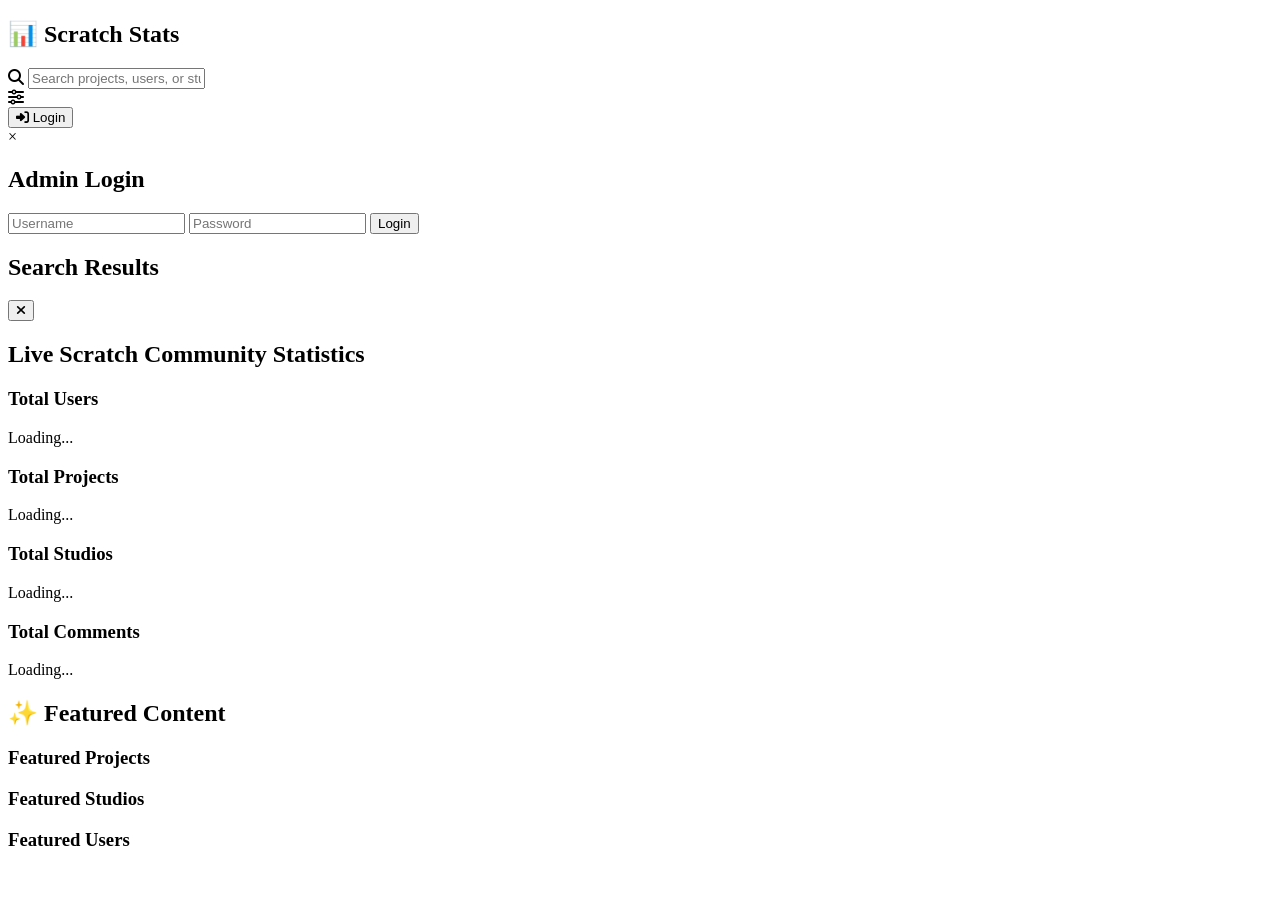
==== index.html @ 184eb09e "Update title and enhance navigation structure" ====
<!DOCTYPE html>
<html lang="en">
<head>
    <meta charset="UTF-8">
    <meta name="viewport" content="width=device-width, initial-scale=1.0">
    <meta name="google-site-verification" content="i0I6e6O3z9TJXkasg6pHVIOikbaQTwv7cB6jdMHUvQs" />
    <title>Scratch Statistics Dashboard</title>
    <link rel="stylesheet" href="https://cdnjs.cloudflare.com/ajax/libs/font-awesome/6.4.0/css/all.min.css">
    <link rel="stylesheet" href="styles.css">
</head>
<body>
    <nav class="navbar">
        <div class="nav-container">
            <h1 class="logo">📊 Scratch Stats</h1>
            
            <div class="search-wrapper">
                <div class="search-box-container">
                    <div class="search-input-group">
                        <i class="fas fa-search search-icon"></i>
                        <input 
                            type="text" 
                            id="searchInput" 
                            class="search-input" 
                            placeholder="Search projects, users, or studios..."
                            autocomplete="off"
                        >
                        <div class="search-filter-toggle">
                            <i class="fas fa-sliders-h"></i>
                        </div>
                    </div>
                    <div id="searchSuggestions" class="search-suggestions" style="display:none;"></div>
                </div>
                <div class="search-filters" style="display:none;">
                    <label class="filter-option">
                        <input type="radio" name="searchType" value="all" checked> All
                    </label>
                    <label class="filter-option">
                        <input type="radio" name="searchType" value="projects"> Projects
                    </label>
                    <label class="filter-option">
                        <input type="radio" name="searchType" value="users"> Users
                    </label>
                    <label class="filter-option">
                        <input type="radio" name="searchType" value="studios"> Studios
                    </label>
                </div>
            </div>
            
            <div class="nav-buttons">
                <button id="loginBtn" class="btn btn-login">
                    <i class="fas fa-sign-in-alt"></i> Login
                </button>
                <button id="logoutBtn" class="btn btn-logout" style="display:none;">
                    <i class="fas fa-sign-out-alt"></i> Logout
                </button>
            </div>
        </div>
    </nav>

    <!-- Login Modal -->
    <div id="loginModal" class="modal">
        <div class="modal-content">
            <span class="close">&times;</span>
            <h2>Admin Login</h2>
            <form id="loginForm">
                <input type="text" id="username" placeholder="Username" required>
                <input type="password" id="password" placeholder="Password" required>
                <button type="submit" class="btn btn-primary">Login</button>
            </form>
            <p id="loginError" class="error"></p>
        </div>
    </div>

    <!-- Search Results Modal -->
    <div id="searchModal" class="modal search-modal">
        <div class="modal-content search-modal-content">
            <div class="search-modal-header">
                <h2>Search Results</h2>
                <button class="close-btn" onclick="closeSearchModal()">
                    <i class="fas fa-times"></i>
                </button>
            </div>
            <div id="searchResults" class="search-results"></div>
        </div>
    </div>

    <!-- Main Dashboard -->
    <div class="container">
        <!-- Public Stats Section -->
        <section id="publicStats" class="stats-section">
            <h2>Live Scratch Community Statistics</h2>
            <div class="stats-grid">
                <div class="stat-card">
                    <h3>Total Users</h3>
                    <p class="stat-value" id="totalUsers">Loading...</p>
                </div>
                <div class="stat-card">
                    <h3>Total Projects</h3>
                    <p class="stat-value" id="totalProjects">Loading...</p>
                </div>
                <div class="stat-card">
                    <h3>Total Studios</h3>
                    <p class="stat-value" id="totalStudios">Loading...</p>
                </div>
                <div class="stat-card">
                    <h3>Total Comments</h3>
                    <p class="stat-value" id="totalComments">Loading...</p>
                </div>
            </div>
        </section>

        <!-- Featured Content Section -->
        <section class="featured-section">
            <h2>✨ Featured Content</h2>
            
            <div class="featured-subsection">
                <h3>Featured Projects</h3>
                <div id="featuredProjects" class="featured-grid"></div>
            </div>

            <div class="featured-subsection">
                <h3>Featured Studios</h3>
                <div id="featuredStudios" class="featured-grid"></div>
            </div>

            <div class="featured-subsection">
                <h3>Featured Users</h3>
                <div id="featuredUsers" class="featured-grid"></div>
            </div>
        </section>

        <!-- Admin Panel -->
        <section id="adminPanel" class="admin-panel" style="display:none;">
            <h2>👨‍💻 Admin Control Panel</h2>
            <p class="admin-badge">✅ <strong>Verified Developer</strong></p>
            
            <div class="admin-tabs">
                <button class="tab-btn active" data-tab="verify">Verify Users</button>
                <button class="tab-btn" data-tab="feature">Feature Content</button>
                <button class="tab-btn" data-tab="manage">Manage Featured</button>
            </div>

            <!-- Verify Users Tab -->
            <div id="verify" class="tab-content active">
                <h3>Verify Users</h3>
                <div class="form-group">
                    <input type="text" id="verifyUsername" placeholder="Enter username to verify">
                    <button class="btn btn-primary" onclick="verifyUser()">Verify User</button>
                </div>
                <div id="verifiedUsersList" class="list"></div>
            </div>

            <!-- Feature Content Tab -->
            <div id="feature" class="tab-content">
                <h3>Feature Content</h3>
                
                <div class="feature-form">
                    <h4>Feature a Project</h4>
                    <input type="text" id="projectId" placeholder="Project ID or URL">
                    <input type="text" id="projectTitle" placeholder="Project Title">
                    <button class="btn btn-primary" onclick="featureProject()">Feature Project</button>
                </div>

                <div class="feature-form">
                    <h4>Feature a Studio</h4>
                    <input type="text" id="studioId" placeholder="Studio ID or URL">
                    <input type="text" id="studioTitle" placeholder="Studio Title">
                    <button class="btn btn-primary" onclick="featureStudio()">Feature Studio</button>
                </div>

                <div class="feature-form">
                    <h4>Feature a User</h4>
                    <input type="text" id="userId" placeholder="Username">
                    <button class="btn btn-primary" onclick="featureUser()">Feature User</button>
                </div>
            </div>

            <!-- Manage Featured Tab -->
            <div id="manage" class="tab-content">
                <h3>Manage Featured Content</h3>
                
                <div class="manage-section">
                    <h4>Featured Projects</h4>
                    <div id="manageFeaturedProjects" class="manage-list"></div>
                </div>

                <div class="manage-section">
                    <h4>Featured Studios</h4>
                    <div id="manageFeaturedStudios" class="manage-list"></div>
                </div>

                <div class="manage-section">
                    <h4>Featured Users</h4>
                    <div id="manageFeaturedUsers" class="manage-list"></div>
                </div>
            </div>
        </section>
    </div>

    <script src="auth.js"></script>
    <script src="script.js"></script>
</body>
</html>
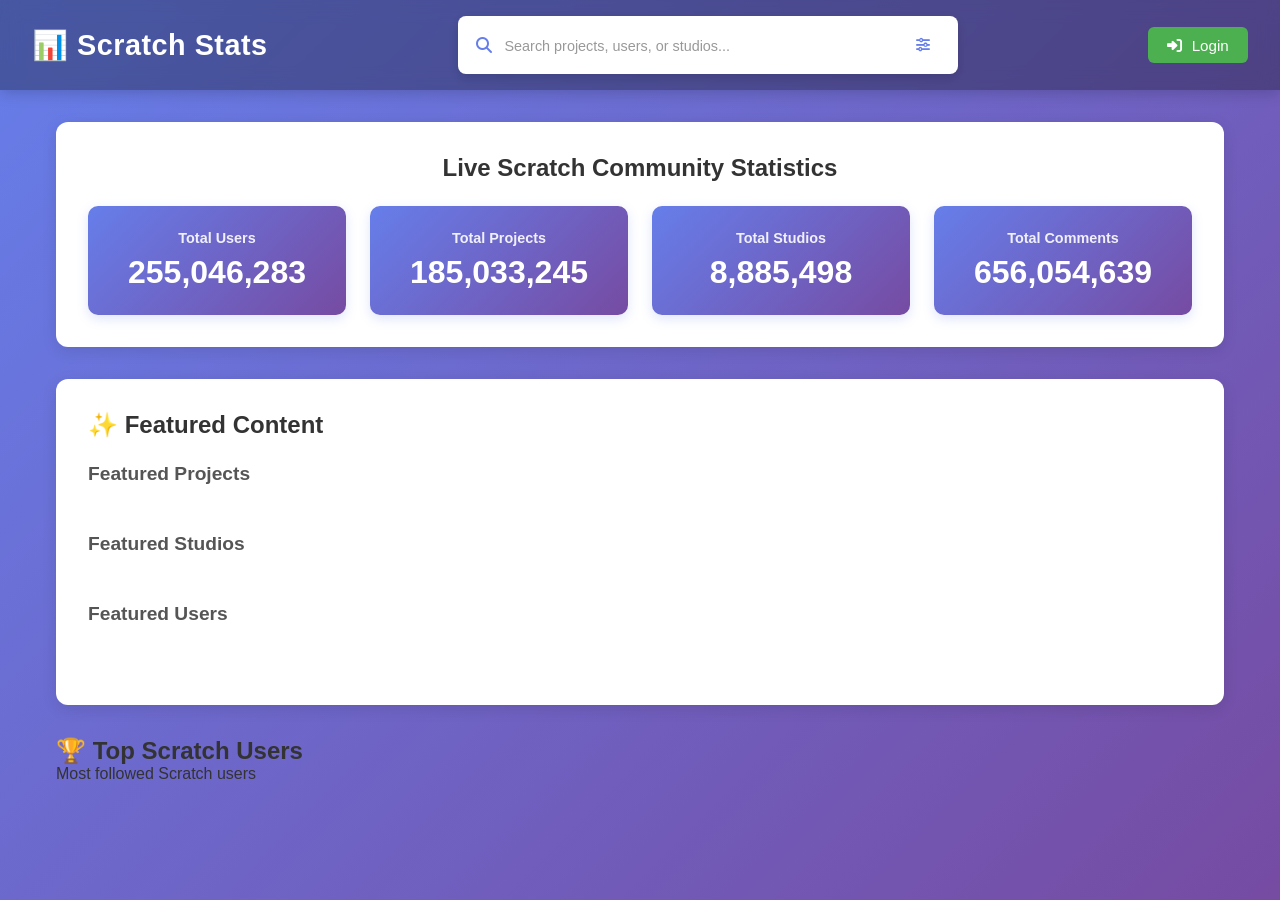
==== commit 21e0a7a0: "Add leaderboard section to index.html Added a leaderboard section to display top Scratch users." ====
--- a/index.html
+++ b/index.html
@@ -129,6 +129,17 @@
             </div>
         </section>
 
+        <!-- Leaderboard Section -->
+<section class="leaderboard-section">
+    <h2>🏆 Top Scratch Users</h2>
+    <p class="leaderboard-description">Most followed Scratch users</p>
+
+    <div id="leaderboardList" class="leaderboard-grid">
+        <!-- Filled by script.js -->
+    </div>
+</section>
+
+
         <!-- Admin Panel -->
         <section id="adminPanel" class="admin-panel" style="display:none;">
             <h2>👨‍💻 Admin Control Panel</h2>
--- a/styles.css
+++ b/styles.css
@@ -0,0 +1,766 @@
+* {
+    margin: 0;
+    padding: 0;
+    box-sizing: border-box;
+}
+
+body {
+    font-family: 'Segoe UI', Tahoma, Geneva, Verdana, sans-serif;
+    background: linear-gradient(135deg, #667eea 0%, #764ba2 100%);
+    color: #333;
+    min-height: 100vh;
+}
+
+.navbar {
+    background: rgba(0, 0, 0, 0.3);
+    padding: 1rem 0;
+    box-shadow: 0 2px 15px rgba(0, 0, 0, 0.2);
+    position: sticky;
+    top: 0;
+    z-index: 100;
+    backdrop-filter: blur(10px);
+}
+
+.nav-container {
+    max-width: 1400px;
+    margin: 0 auto;
+    display: flex;
+    justify-content: space-between;
+    align-items: center;
+    padding: 0 2rem;
+    gap: 2rem;
+}
+
+.logo {
+    color: white;
+    font-size: 1.8rem;
+    font-weight: bold;
+    min-width: fit-content;
+    letter-spacing: 0.5px;
+}
+
+/* Professional Search Bar */
+.search-wrapper {
+    display: flex;
+    flex: 1;
+    max-width: 500px;
+    position: relative;
+}
+
+.search-box-container {
+    width: 100%;
+    position: relative;
+}
+
+.search-input-group {
+    display: flex;
+    align-items: center;
+    background: white;
+    border-radius: 8px;
+    padding: 0.8rem 1rem;
+    box-shadow: 0 4px 12px rgba(0, 0, 0, 0.15);
+    transition: all 0.3s ease;
+    border: 2px solid transparent;
+}
+
+.search-input-group:focus-within {
+    box-shadow: 0 6px 20px rgba(102, 126, 234, 0.3);
+    border-color: #667eea;
+}
+
+.search-icon {
+    color: #667eea;
+    margin-right: 0.8rem;
+    font-size: 1rem;
+}
+
+.search-input {
+    flex: 1;
+    border: none;
+    outline: none;
+    font-size: 0.95rem;
+    color: #333;
+    background: transparent;
+    width: 100%;
+}
+
+.search-input::placeholder {
+    color: #999;
+    font-size: 0.9rem;
+}
+
+.search-filter-toggle {
+    cursor: pointer;
+    color: #667eea;
+    margin-left: 0.8rem;
+    font-size: 0.9rem;
+    padding: 0.4rem 0.6rem;
+    border-radius: 4px;
+    transition: all 0.3s ease;
+}
+
+.search-filter-toggle:hover {
+    background: rgba(102, 126, 234, 0.1);
+    color: #5568d3;
+}
+
+/* Search Suggestions Dropdown */
+.search-suggestions {
+    position: absolute;
+    top: calc(100% + 0.5rem);
+    left: 0;
+    right: 0;
+    background: white;
+    border-radius: 8px;
+    box-shadow: 0 6px 20px rgba(0, 0, 0, 0.15);
+    max-height: 300px;
+    overflow-y: auto;
+    z-index: 1001;
+    animation: slideDown 0.2s ease;
+}
+
+@keyframes slideDown {
+    from {
+        opacity: 0;
+        transform: translateY(-10px);
+    }
+    to {
+        opacity: 1;
+        transform: translateY(0);
+    }
+}
+
+.suggestion-item {
+    padding: 0.8rem 1rem;
+    border-bottom: 1px solid #f0f0f0;
+    cursor: pointer;
+    transition: all 0.2s ease;
+}
+
+.suggestion-item:hover {
+    background: #f9f9f9;
+    padding-left: 1.2rem;
+}
+
+/* Search Filters */
+.search-filters {
+    position: absolute;
+    top: calc(100% + 0.5rem);
+    right: 0;
+    background: white;
+    border-radius: 8px;
+    padding: 0.8rem;
+    box-shadow: 0 6px 20px rgba(0, 0, 0, 0.15);
+    z-index: 1001;
+    display: flex;
+    flex-direction: column;
+    gap: 0.5rem;
+    animation: slideDown 0.2s ease;
+}
+
+.filter-option {
+    display: flex;
+    align-items: center;
+    padding: 0.5rem 0.8rem;
+    cursor: pointer;
+    border-radius: 4px;
+    transition: all 0.2s ease;
+    font-size: 0.9rem;
+    color: #333;
+}
+
+.filter-option:hover {
+    background: #f9f9f9;
+}
+
+.filter-option input {
+    cursor: pointer;
+    margin-right: 0.6rem;
+    accent-color: #667eea;
+}
+
+.nav-buttons {
+    display: flex;
+    gap: 1rem;
+    min-width: fit-content;
+}
+
+.btn {
+    padding: 0.6rem 1.2rem;
+    border: none;
+    border-radius: 6px;
+    cursor: pointer;
+    font-size: 0.95rem;
+    transition: all 0.3s ease;
+    display: flex;
+    align-items: center;
+    gap: 0.6rem;
+    font-weight: 500;
+}
+
+.btn-login {
+    background: #4CAF50;
+    color: white;
+}
+
+.btn-login:hover {
+    background: #45a049;
+    transform: translateY(-2px);
+    box-shadow: 0 4px 12px rgba(76, 175, 80, 0.3);
+}
+
+.btn-logout {
+    background: #f44336;
+    color: white;
+}
+
+.btn-logout:hover {
+    background: #da190b;
+    transform: translateY(-2px);
+    box-shadow: 0 4px 12px rgba(244, 67, 54, 0.3);
+}
+
+.btn-primary {
+    background: #667eea;
+    color: white;
+}
+
+.btn-primary:hover {
+    background: #5568d3;
+    box-shadow: 0 4px 12px rgba(102, 126, 234, 0.3);
+}
+
+.btn-danger {
+    background: #f44336;
+    color: white;
+    padding: 0.4rem 0.8rem;
+    font-size: 0.9rem;
+}
+
+.btn-danger:hover {
+    background: #da190b;
+}
+
+.container {
+    max-width: 1200px;
+    margin: 2rem auto;
+    padding: 0 1rem;
+}
+
+/* Modal */
+.modal {
+    display: none;
+    position: fixed;
+    z-index: 1000;
+    left: 0;
+    top: 0;
+    width: 100%;
+    height: 100%;
+    background: rgba(0, 0, 0, 0.5);
+    animation: fadeIn 0.3s ease;
+}
+
+@keyframes fadeIn {
+    from { opacity: 0; }
+    to { opacity: 1; }
+}
+
+.modal-content {
+    background: white;
+    margin: 5% auto;
+    padding: 2rem;
+    border-radius: 12px;
+    width: 90%;
+    max-width: 400px;
+    box-shadow: 0 8px 32px rgba(0, 0, 0, 0.2);
+    animation: slideUp 0.3s ease;
+}
+
+@keyframes slideUp {
+    from {
+        opacity: 0;
+        transform: translateY(30px);
+    }
+    to {
+        opacity: 1;
+        transform: translateY(0);
+    }
+}
+
+.search-modal-content {
+    max-width: 700px;
+    max-height: 80vh;
+    overflow-y: auto;
+}
+
+.search-modal-header {
+    display: flex;
+    justify-content: space-between;
+    align-items: center;
+    margin-bottom: 1.5rem;
+    border-bottom: 2px solid #f0f0f0;
+    padding-bottom: 1rem;
+}
+
+.search-modal-header h2 {
+    color: #333;
+    font-size: 1.3rem;
+}
+
+.close-btn {
+    background: none;
+    border: none;
+    font-size: 1.5rem;
+    color: #999;
+    cursor: pointer;
+    padding: 0.4rem 0.8rem;
+    border-radius: 4px;
+    transition: all 0.2s ease;
+}
+
+.close-btn:hover {
+    color: #333;
+    background: #f0f0f0;
+}
+
+.modal-content h2 {
+    margin-bottom: 1.5rem;
+    color: #333;
+}
+
+.close {
+    color: #aaa;
+    float: right;
+    font-size: 1.8rem;
+    font-weight: bold;
+    cursor: pointer;
+}
+
+.close:hover {
+    color: #000;
+}
+
+#loginForm {
+    display: flex;
+    flex-direction: column;
+    gap: 1rem;
+}
+
+#loginForm input {
+    padding: 0.8rem;
+    border: 1px solid #ddd;
+    border-radius: 6px;
+    font-size: 1rem;
+}
+
+#loginForm input:focus {
+    outline: none;
+    border-color: #667eea;
+    box-shadow: 0 0 8px rgba(102, 126, 234, 0.3);
+}
+
+.error {
+    color: #f44336;
+    text-align: center;
+    display: none;
+    font-size: 0.9rem;
+}
+
+/* Search Results */
+.search-results {
+    margin-top: 1rem;
+}
+
+.search-results h3 {
+    margin-top: 1.5rem;
+    margin-bottom: 1rem;
+    color: #333;
+    font-size: 1.1rem;
+    font-weight: 600;
+}
+
+.search-results-list {
+    display: flex;
+    flex-direction: column;
+    gap: 0.8rem;
+}
+
+.search-result-item {
+    background: linear-gradient(135deg, #f9f9f9 0%, #ffffff 100%);
+    padding: 1.2rem;
+    border-radius: 8px;
+    border-left: 4px solid #667eea;
+    transition: all 0.3s ease;
+    box-shadow: 0 2px 8px rgba(0, 0, 0, 0.05);
+}
+
+.search-result-item:hover {
+    background: linear-gradient(135deg, #f0f0f0 0%, #f9f9f9 100%);
+    transform: translateX(4px);
+    box-shadow: 0 4px 12px rgba(0, 0, 0, 0.1);
+}
+
+.search-result-item h4 {
+    color: #333;
+    margin-bottom: 0.5rem;
+    font-size: 1rem;
+    font-weight: 600;
+}
+
+.search-result-item p {
+    color: #666;
+    font-size: 0.85rem;
+    margin-bottom: 0.4rem;
+}
+
+.result-link {
+    display: inline-flex;
+    align-items: center;
+    gap: 0.4rem;
+    color: #667eea;
+    text-decoration: none;
+    font-weight: 500;
+    font-size: 0.9rem;
+    transition: all 0.3s ease;
+    margin-top: 0.8rem;
+}
+
+.result-link:hover {
+    color: #5568d3;
+    gap: 0.6rem;
+}
+
+.loading {
+    color: #667eea;
+    text-align: center;
+    font-size: 1.1rem;
+    padding: 2rem;
+}
+
+.no-results {
+    color: #999;
+    text-align: center;
+    padding: 2rem;
+    font-size: 1rem;
+}
+
+/* Stats Section */
+.stats-section {
+    background: white;
+    padding: 2rem;
+    border-radius: 12px;
+    margin-bottom: 2rem;
+    box-shadow: 0 4px 15px rgba(0, 0, 0, 0.1);
+}
+
+.stats-section h2 {
+    margin-bottom: 1.5rem;
+    color: #333;
+    text-align: center;
+}
+
+.stats-grid {
+    display: grid;
+    grid-template-columns: repeat(auto-fit, minmax(200px, 1fr));
+    gap: 1.5rem;
+}
+
+.stat-card {
+    background: linear-gradient(135deg, #667eea 0%, #764ba2 100%);
+    color: white;
+    padding: 1.5rem;
+    border-radius: 10px;
+    text-align: center;
+    box-shadow: 0 4px 12px rgba(102, 126, 234, 0.2);
+}
+
+.stat-card h3 {
+    font-size: 0.9rem;
+    margin-bottom: 0.5rem;
+    opacity: 0.9;
+}
+
+.stat-value {
+    font-size: 2rem;
+    font-weight: bold;
+}
+
+/* Featured Section */
+.featured-section {
+    background: white;
+    padding: 2rem;
+    border-radius: 12px;
+    margin-bottom: 2rem;
+    box-shadow: 0 4px 15px rgba(0, 0, 0, 0.1);
+}
+
+.featured-section h2 {
+    margin-bottom: 1.5rem;
+    color: #333;
+}
+
+.featured-subsection {
+    margin-bottom: 2rem;
+}
+
+.featured-subsection h3 {
+    margin-bottom: 1rem;
+    color: #555;
+    font-size: 1.2rem;
+}
+
+.featured-grid {
+    display: grid;
+    grid-template-columns: repeat(auto-fill, minmax(250px, 1fr));
+    gap: 1rem;
+}
+
+.featured-item {
+    background: #f5f5f5;
+    padding: 1rem;
+    border-radius: 8px;
+    border-left: 4px solid #667eea;
+    transition: all 0.3s ease;
+}
+
+.featured-item:hover {
+    background: #eee;
+    transform: translateY(-2px);
+}
+
+.featured-item strong {
+    color: #333;
+}
+
+.featured-item p {
+    color: #666;
+    font-size: 0.9rem;
+    margin-top: 0.5rem;
+}
+
+/* Featured Link Styling */
+.featured-link {
+    text-decoration: none;
+    display: block;
+    color: inherit;
+}
+
+.featured-link:hover strong {
+    color: #667eea;
+}
+
+.featured-link:hover {
+    background: #efefef;
+    box-shadow: 0 4px 12px rgba(102, 126, 234, 0.2);
+}
+
+/* Admin Panel */
+.admin-panel {
+    background: white;
+    padding: 2rem;
+    border-radius: 12px;
+    box-shadow: 0 4px 15px rgba(0, 0, 0, 0.1);
+}
+
+.admin-panel h2 {
+    color: #333;
+    margin-bottom: 0.5rem;
+}
+
+.admin-badge {
+    color: #4CAF50;
+    margin-bottom: 1.5rem;
+    font-weight: bold;
+}
+
+.admin-tabs {
+    display: flex;
+    gap: 0.5rem;
+    margin-bottom: 1.5rem;
+    border-bottom: 2px solid #eee;
+}
+
+.tab-btn {
+    background: none;
+    border: none;
+    padding: 1rem;
+    cursor: pointer;
+    color: #666;
+    font-weight: 500;
+    border-bottom: 3px solid transparent;
+    transition: all 0.3s ease;
+}
+
+.tab-btn.active {
+    color: #667eea;
+    border-bottom-color: #667eea;
+}
+
+.tab-btn:hover {
+    color: #667eea;
+}
+
+.tab-content {
+    display: none;
+}
+
+.tab-content.active {
+    display: block;
+}
+
+.form-group {
+    display: flex;
+    gap: 0.5rem;
+    margin-bottom: 1.5rem;
+}
+
+.form-group input {
+    flex: 1;
+    padding: 0.8rem;
+    border: 1px solid #ddd;
+    border-radius: 6px;
+}
+
+.form-group input:focus {
+    outline: none;
+    border-color: #667eea;
+    box-shadow: 0 0 8px rgba(102, 126, 234, 0.3);
+}
+
+.feature-form {
+    background: #f9f9f9;
+    padding: 1.5rem;
+    border-radius: 8px;
+    margin-bottom: 1.5rem;
+}
+
+.feature-form h4 {
+    margin-bottom: 1rem;
+    color: #333;
+}
+
+.feature-form input {
+    width: 100%;
+    padding: 0.8rem;
+    margin-bottom: 0.5rem;
+    border: 1px solid #ddd;
+    border-radius: 6px;
+    font-size: 0.95rem;
+}
+
+.feature-form input:focus {
+    outline: none;
+    border-color: #667eea;
+    box-shadow: 0 0 8px rgba(102, 126, 234, 0.3);
+}
+
+.feature-form .btn {
+    width: 100%;
+}
+
+.list, .manage-list {
+    background: #f9f9f9;
+    padding: 1rem;
+    border-radius: 8px;
+    max-height: 300px;
+    overflow-y: auto;
+}
+
+.list-item, .manage-item {
+    display: flex;
+    justify-content: space-between;
+    align-items: center;
+    padding: 0.8rem;
+    background: white;
+    border-radius: 5px;
+    margin-bottom: 0.5rem;
+    border-left: 3px solid #667eea;
+}
+
+.manage-section {
+    margin-bottom: 2rem;
+}
+
+.manage-section h4 {
+    margin-bottom: 1rem;
+    color: #333;
+}
+
+/* Responsive */
+@media (max-width: 1024px) {
+    .nav-container {
+        flex-wrap: wrap;
+        gap: 1rem;
+    }
+
+    .search-wrapper {
+        flex-basis: 100%;
+        order: 2;
+        max-width: 100%;
+    }
+
+    .nav-buttons {
+        order: 3;
+    }
+}
+
+@media (max-width: 768px) {
+    .nav-container {
+        flex-direction: column;
+        gap: 1rem;
+    }
+
+    .search-wrapper {
+        width: 100%;
+        max-width: 100%;
+    }
+
+    .stats-grid {
+        grid-template-columns: 1fr;
+    }
+
+    .featured-grid {
+        grid-template-columns: 1fr;
+    }
+
+    .admin-tabs {
+        flex-direction: column;
+    }
+
+    .tab-btn {
+        border-bottom: none;
+        border-left: 3px solid transparent;
+    }
+
+    .tab-btn.active {
+        border-bottom: none;
+        border-left-color: #667eea;
+    }
+
+    .search-modal-content {
+        margin: 20% auto;
+        max-width: 90%;
+    }
+
+    .search-input {
+        font-size: 16px;
+    }
+}
+
+::-webkit-scrollbar {
+    width: 8px;
+}
+
+::-webkit-scrollbar-track {
+    background: #f1f1f1;
+    border-radius: 10px;
+}
+
+::-webkit-scrollbar-thumb {
+    background: #667eea;
+    border-radius: 10px;
+}
+
+::-webkit-scrollbar-thumb:hover {
+    background: #5568d3;
+}
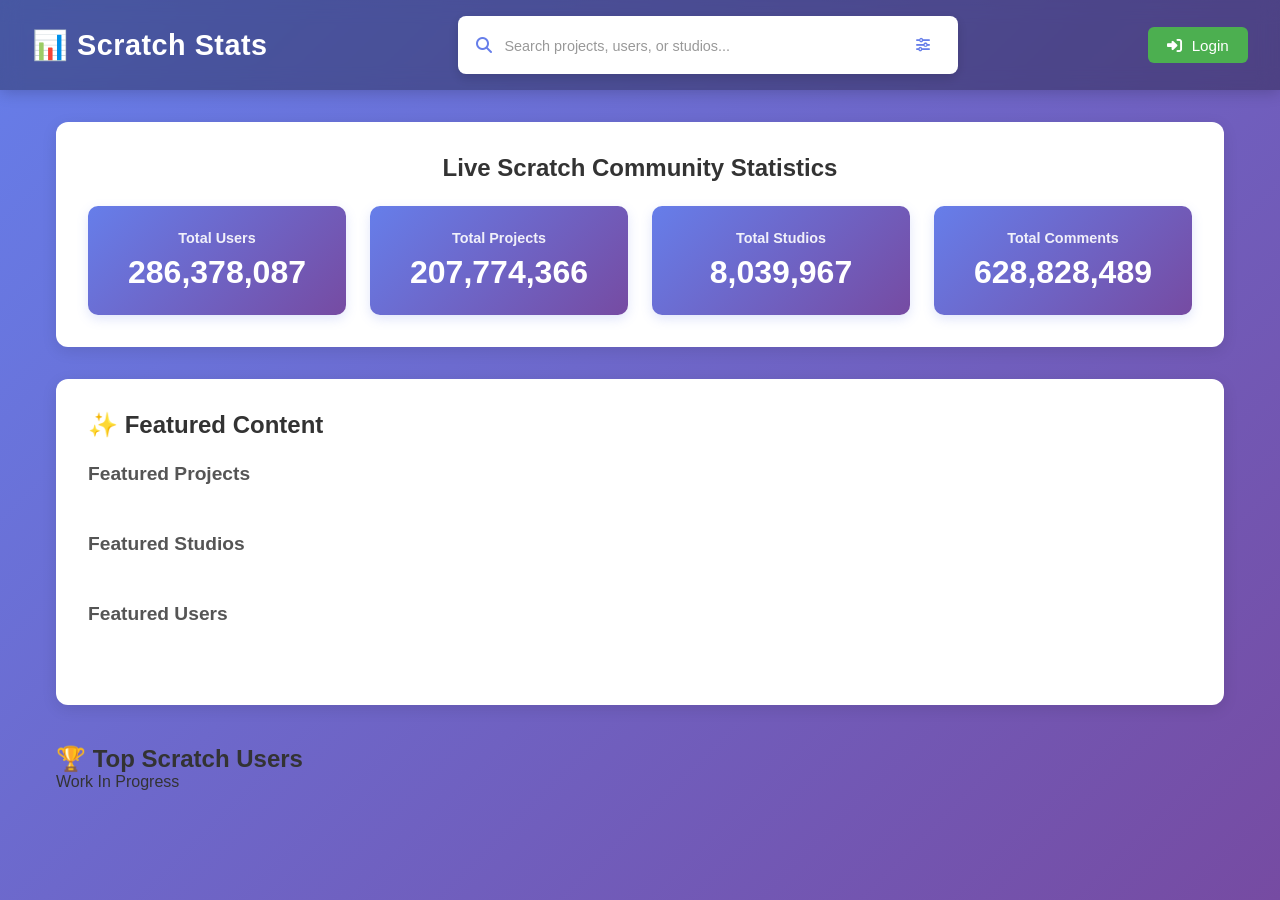
==== commit 6b7b3581: "Update leaderboard description to 'Work In Progress'" ====
--- a/index.html
+++ b/index.html
@@ -132,7 +132,7 @@
         <!-- Leaderboard Section -->
 <section class="leaderboard-section">
     <h2>🏆 Top Scratch Users</h2>
-    <p class="leaderboard-description">Most followed Scratch users</p>
+    <p class="leaderboard-description">Work In Progress</p>
 
     <div id="leaderboardList" class="leaderboard-grid">
         <!-- Filled by script.js -->
--- a/styles.css
+++ b/styles.css
@@ -764,3 +764,61 @@
 ::-webkit-scrollbar-thumb:hover {
     background: #5568d3;
 }
+
+.leaderboard-section {
+    margin-top: 40px;
+}
+
+.leaderboard-grid {
+    display: flex;
+    flex-direction: column;
+    gap: 12px;
+}
+
+.leaderboard-item {
+    background: #1e1e1e;
+    padding: 15px;
+    border-radius: 10px;
+    display: flex;
+    justify-content: space-between;
+    align-items: center;
+}
+
+.leaderboard-rank {
+    font-size: 1.4rem;
+    font-weight: bold;
+    color: #ffd700;
+}
+
+.leaderboard-info p {
+    margin: 0;
+    color: #ccc;
+}
+
+.leaderboard-link {
+    color: #4da3ff;
+    text-decoration: none;
+    font-weight: bold;
+}
+
+.featured-item {
+    background: #1e1e1e;
+    border-left: 4px solid #4da3ff;
+    padding: 12px 15px;
+    border-radius: 10px;
+    margin-bottom: 10px;
+    display: block;
+    text-decoration: none;
+    color: #fff;
+    transition: transform 0.15s ease, background 0.15s ease;
+}
+
+.featured-item:hover {
+    background: #252525;
+    transform: translateY(-2px);
+}
+
+.featured-item p {
+    margin: 4px 0 0;
+    color: #ccc;
+}
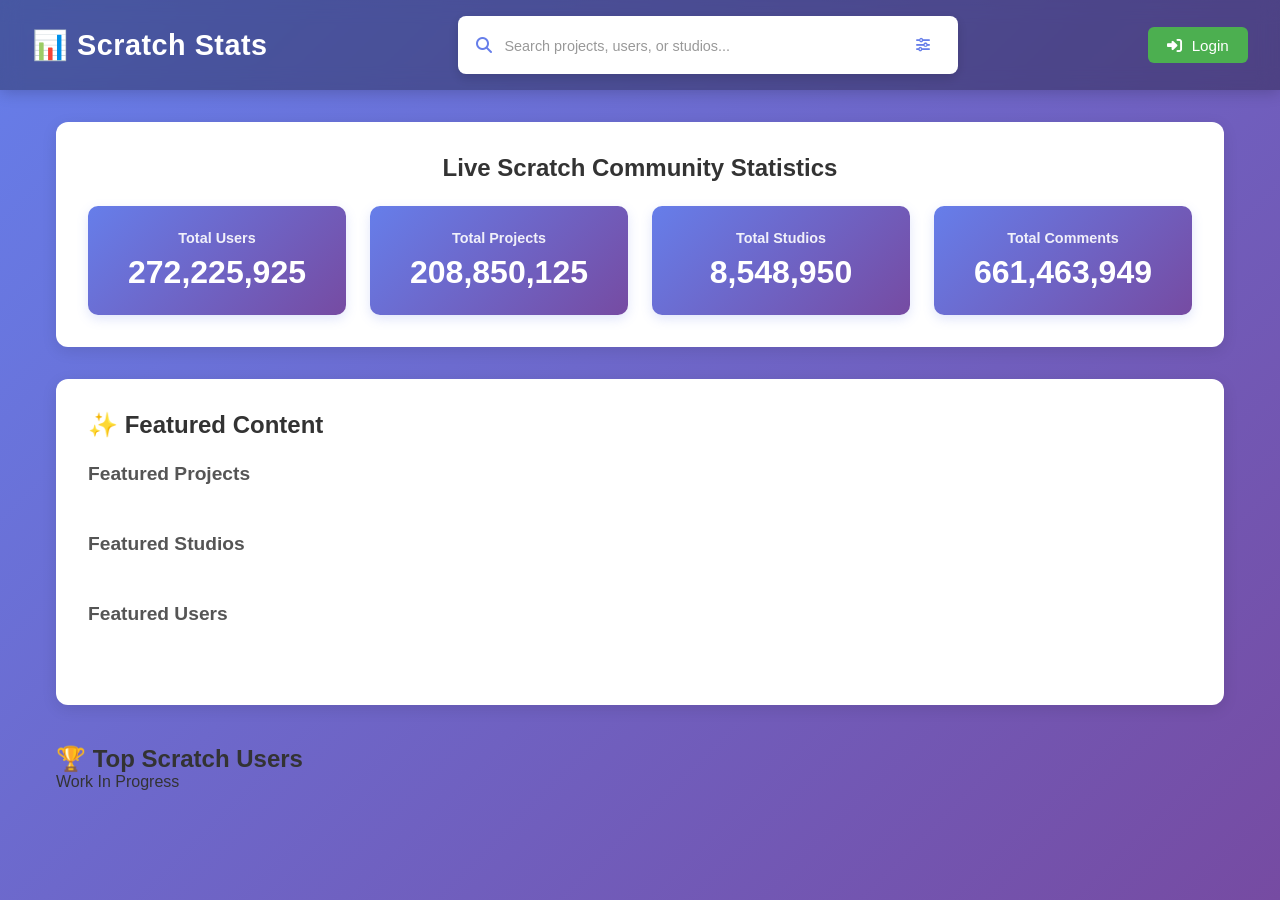
==== commit 0b27635f: "Delete feature and manage content sections Removed feature and manage featured content sections from" ====
--- a/index.html
+++ b/index.html
@@ -161,52 +161,6 @@
                 <div id="verifiedUsersList" class="list"></div>
             </div>
 
-            <!-- Feature Content Tab -->
-            <div id="feature" class="tab-content">
-                <h3>Feature Content</h3>
-                
-                <div class="feature-form">
-                    <h4>Feature a Project</h4>
-                    <input type="text" id="projectId" placeholder="Project ID or URL">
-                    <input type="text" id="projectTitle" placeholder="Project Title">
-                    <button class="btn btn-primary" onclick="featureProject()">Feature Project</button>
-                </div>
-
-                <div class="feature-form">
-                    <h4>Feature a Studio</h4>
-                    <input type="text" id="studioId" placeholder="Studio ID or URL">
-                    <input type="text" id="studioTitle" placeholder="Studio Title">
-                    <button class="btn btn-primary" onclick="featureStudio()">Feature Studio</button>
-                </div>
-
-                <div class="feature-form">
-                    <h4>Feature a User</h4>
-                    <input type="text" id="userId" placeholder="Username">
-                    <button class="btn btn-primary" onclick="featureUser()">Feature User</button>
-                </div>
-            </div>
-
-            <!-- Manage Featured Tab -->
-            <div id="manage" class="tab-content">
-                <h3>Manage Featured Content</h3>
-                
-                <div class="manage-section">
-                    <h4>Featured Projects</h4>
-                    <div id="manageFeaturedProjects" class="manage-list"></div>
-                </div>
-
-                <div class="manage-section">
-                    <h4>Featured Studios</h4>
-                    <div id="manageFeaturedStudios" class="manage-list"></div>
-                </div>
-
-                <div class="manage-section">
-                    <h4>Featured Users</h4>
-                    <div id="manageFeaturedUsers" class="manage-list"></div>
-                </div>
-            </div>
-        </section>
-    </div>
 
     <script src="auth.js"></script>
     <script src="script.js"></script>
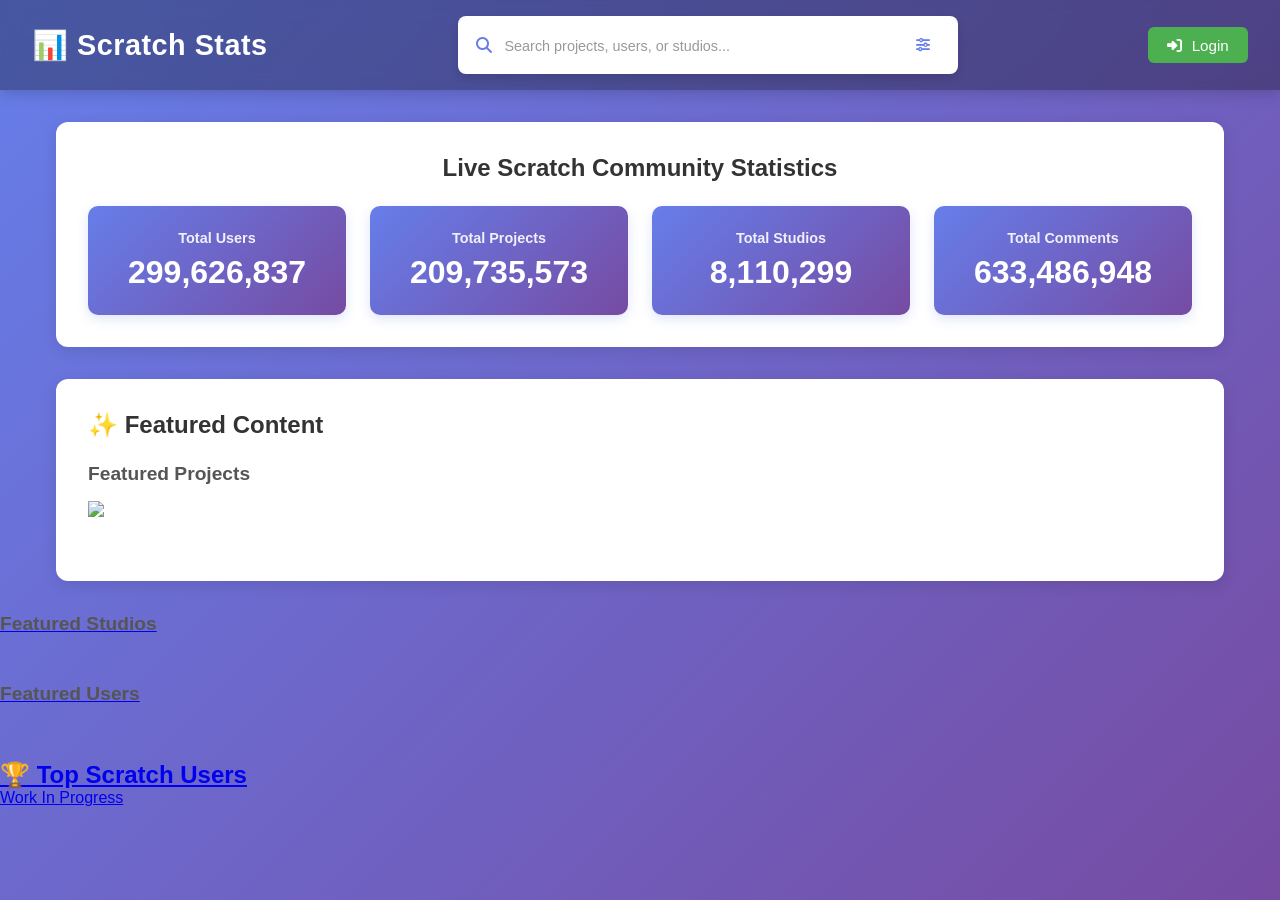
==== commit f5dca80a: "Add link and image for featured project" ====
--- a/index.html
+++ b/index.html
@@ -115,6 +115,8 @@
             
             <div class="featured-subsection">
                 <h3>Featured Projects</h3>
+                <a href="https://scratch.mit.edu/projects/1321831509/" target="_blank">
+                <img src="https://cdn2.scratch.mit.edu/get_image/project/1321831509_480x360.png" 
                 <div id="featuredProjects" class="featured-grid"></div>
             </div>
 
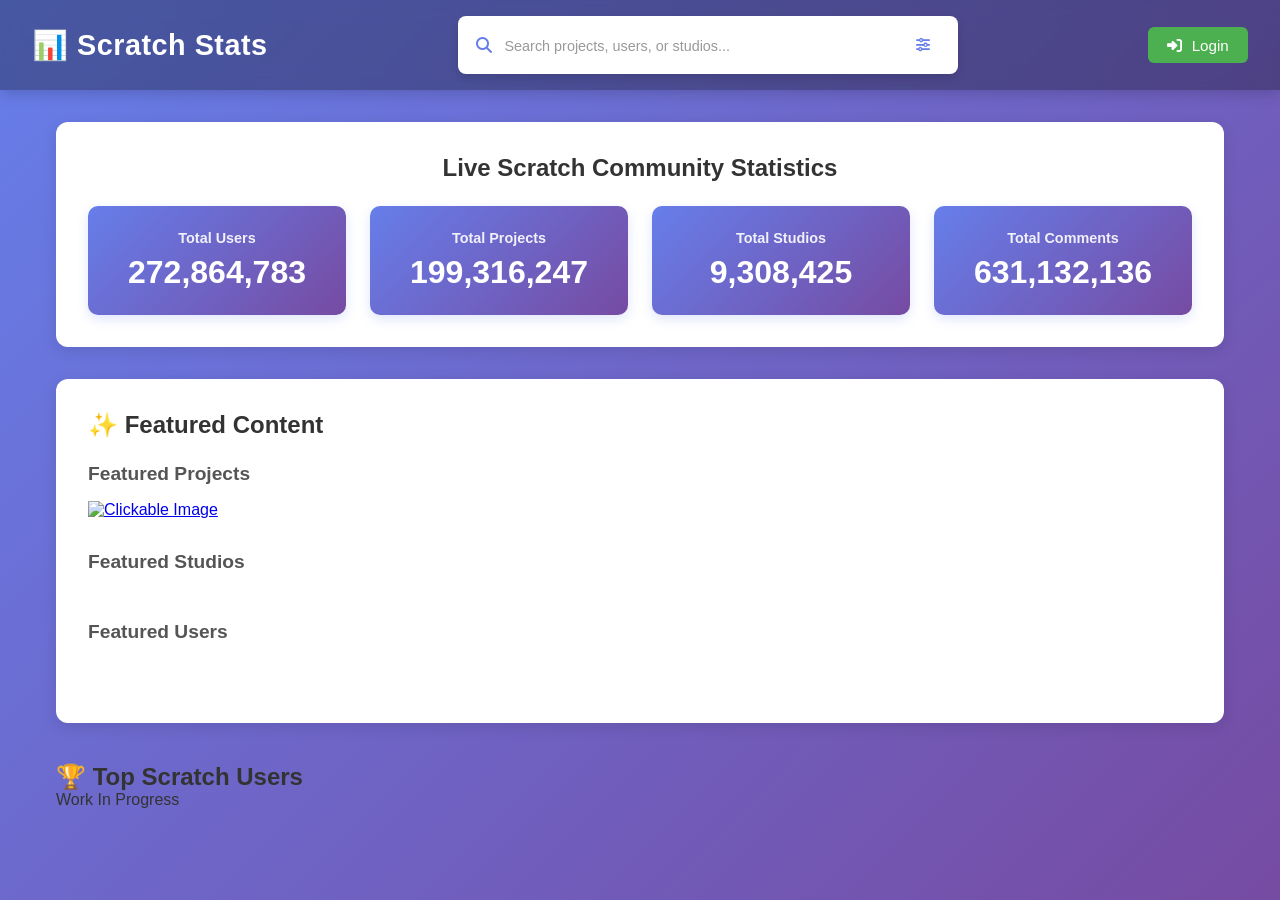
==== commit 77a81a1e: "Fix image tag in featured projects section" ====
--- a/index.html
+++ b/index.html
@@ -116,7 +116,8 @@
             <div class="featured-subsection">
                 <h3>Featured Projects</h3>
                 <a href="https://scratch.mit.edu/projects/1321831509/" target="_blank">
-                <img src="https://cdn2.scratch.mit.edu/get_image/project/1321831509_480x360.png" 
+                <img src="https://cdn2.scratch.mit.edu/get_image/project/1321831509_480x360.png" alt="Clickable Image" />
+                </a>
                 <div id="featuredProjects" class="featured-grid"></div>
             </div>
 
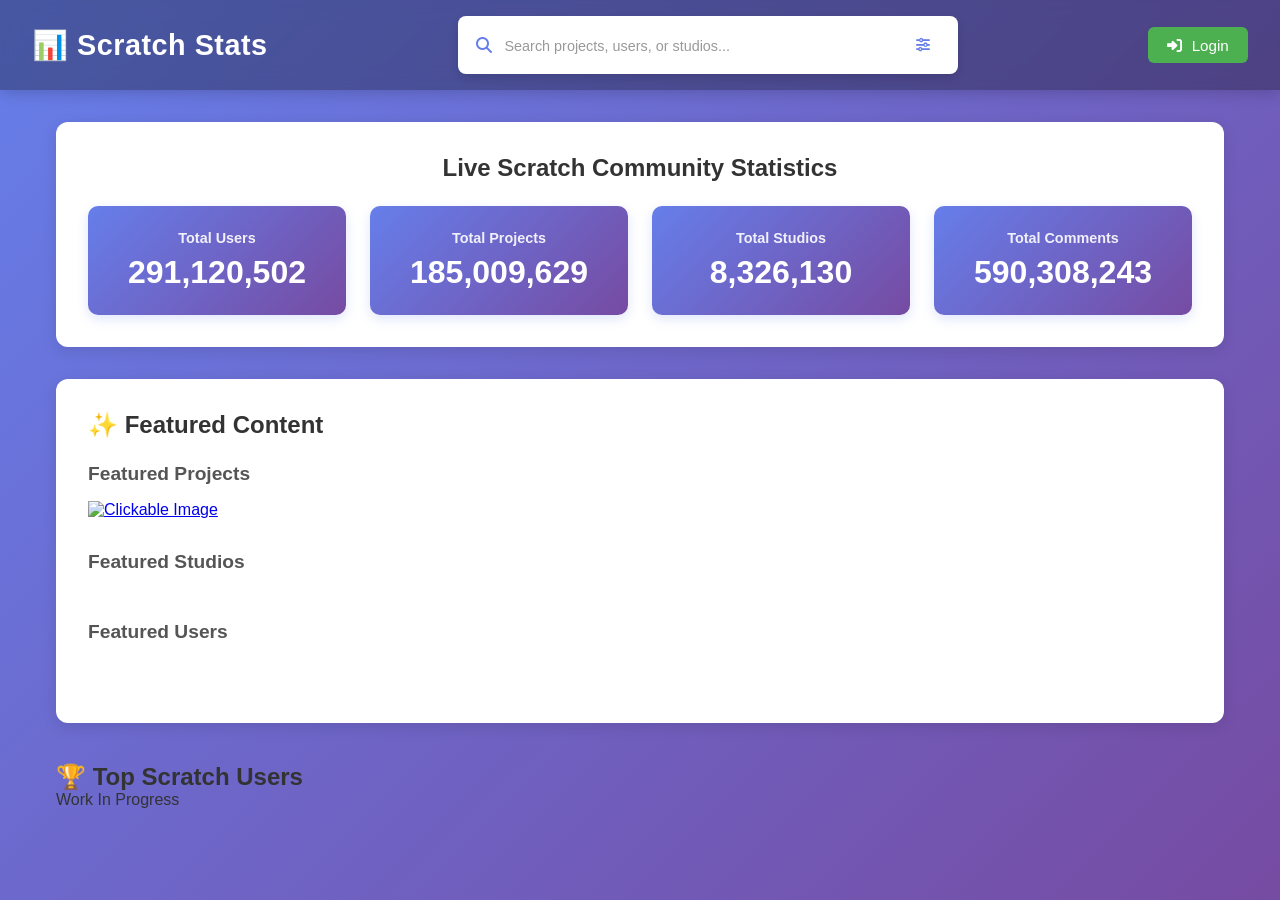
==== commit 1aa53331: "Update featured project image source and size" ====
--- a/index.html
+++ b/index.html
@@ -116,7 +116,7 @@
             <div class="featured-subsection">
                 <h3>Featured Projects</h3>
                 <a href="https://scratch.mit.edu/projects/1321831509/" target="_blank">
-                <img src="https://cdn2.scratch.mit.edu/get_image/project/1321831509_480x360.png" alt="Clickable Image" />
+                <img src="https://uploads.scratch.mit.edu/get_image/project/1321831509_240x180.png" alt="Clickable Image" />
                 </a>
                 <div id="featuredProjects" class="featured-grid"></div>
             </div>
